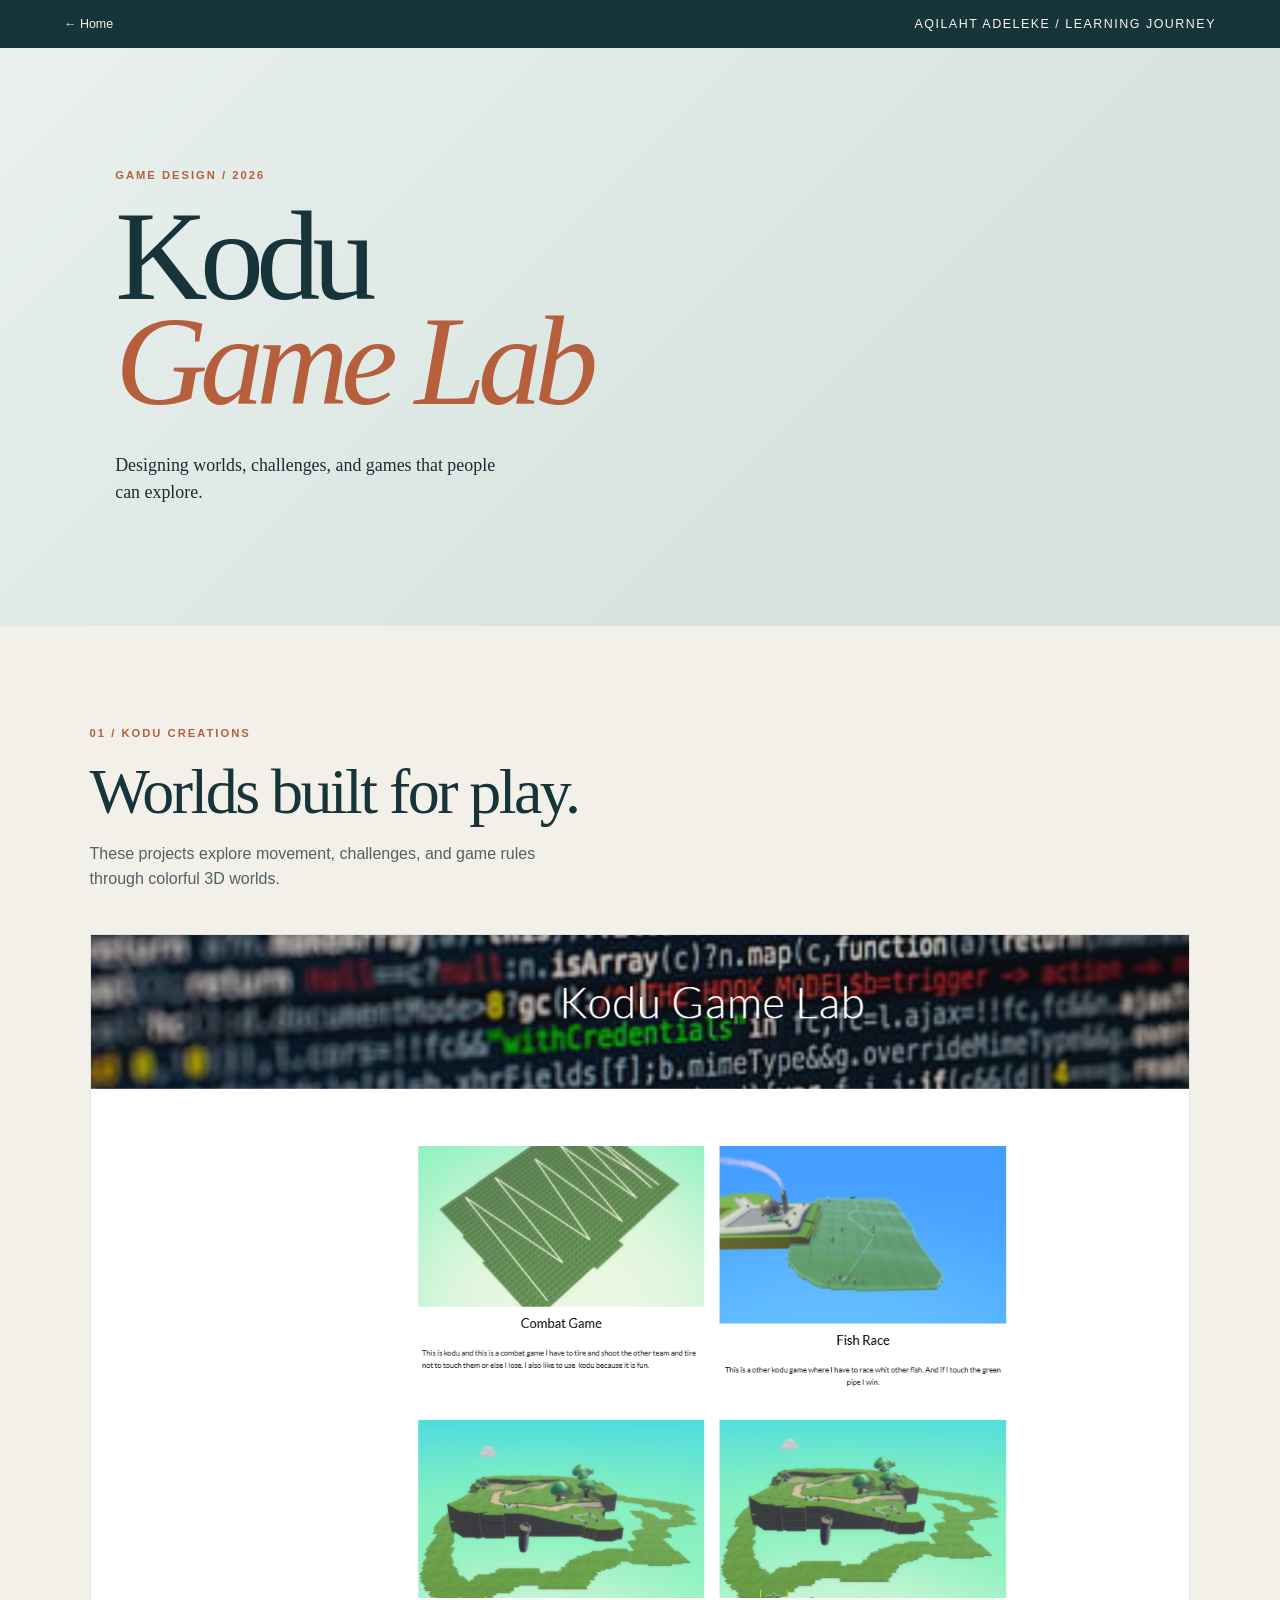
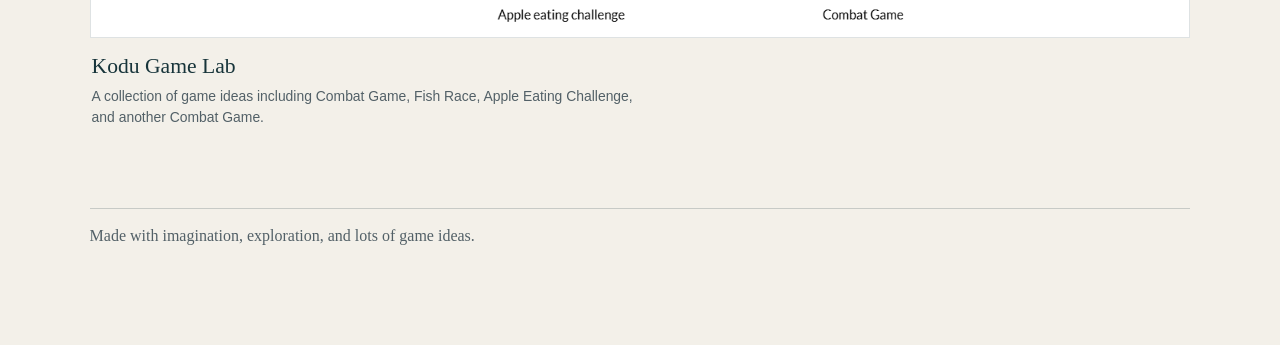
==== Kodu.html @ b4dc3764 "bnb" ====
<!DOCTYPE html>
<html lang="en">
  <head>
    <meta charset="UTF-8" />
    <meta name="viewport" content="width=device-width, initial-scale=1.0" />
    <title>Kodu | Aqilaht Adeleke</title>
    <link rel="stylesheet" href="style.css" />
  </head>
  <body class="kodu-page">
    <header class="kodu-header">
      <a href="index.html" class="kodu-back">← Home</a>
      <p>Aqilaht Adeleke / Learning journey</p>
    </header>

    <main class="kodu-main">
      <section class="kodu-hero" aria-label="Kodu introduction">
        <p class="kodu-kicker">Game design / 2026</p>
        <h1>Kodu<br /><em>Game Lab</em></h1>
        <p class="kodu-hero-copy">Designing worlds, challenges, and games that people can explore.</p>
      </section>

      <section class="kodu-section" id="projects">
        <div class="kodu-section-heading">
          <p class="kodu-kicker">01 / Kodu creations</p>
          <h2>Worlds built for play.</h2>
          <p>These projects explore movement, challenges, and game rules through colorful 3D worlds.</p>
        </div>

        <article class="kodu-project">
          <a href="Screenshot 2026-09-23 170710.png" target="_blank" rel="noreferrer">
            <img src="Screenshot 2026-09-23 170710.png" alt="Kodu Game Lab project collection" />
          </a>
          <div class="kodu-project-meta">
            <h3>Kodu Game Lab</h3>
            <p>A collection of game ideas including Combat Game, Fish Race, Apple Eating Challenge, and another Combat Game.</p>
          </div>
        </article>

        <p class="kodu-footer-note">Made with imagination, exploration, and lots of game ideas.</p>
      </section>
    </main>
  </body>
</html>
---- style.css ----
* {
  box-sizing: border-box;
}

html, body {
  margin: 0;
  min-height: 100%;
  font-family: Arial, Helvetica, sans-serif;
  background: #0d0e14;
  color: #111827;
}

body {
  min-height: 100vh;
}

img {
  max-width: 100%;
  display: block;
}

.page-shell {
  display: flex;
  min-height: 100vh;
  background: #0a0b10;
}

.sidebar {
  width: 220px;
  background: rgba(9, 10, 13, 0.96);
  border-right: 1px solid rgba(255, 255, 255, 0.08);
  display: flex;
  flex-direction: column;
  justify-content: space-between;
  padding: 18px 14px 12px;
  color: #dfe6f7;
}

.sidebar-top {
  display: flex;
  flex-direction: column;
  gap: 20px;
}

.logo-mark {
  display: flex;
  align-items: center;
  justify-content: center;
  width: 36px;
  height: 36px;
  border-radius: 50%;
  background: rgba(255, 255, 255, 0.03);
  border: 1px solid rgba(255, 255, 255, 0.07);
  margin-left: 6px;
}

.logo-icon {
  font-size: 0.8rem;
  color: #dfe6f7;
  font-weight: 700;
}

.side-nav {
  display: flex;
  flex-direction: column;
  gap: 10px;
  margin-top: 8px;
}

.nav-item {
  display: block;
  color: rgba(233, 240, 255, 0.82);
  text-decoration: none;
  font-size: 0.76rem;
  line-height: 1.4;
  padding: 6px 8px;
  border-left: 2px solid transparent;
  transition: all 0.2s ease;
}

.nav-item.active {
  color: #ffffff;
  border-left-color: rgba(255, 255, 255, 0.7);
}

.nav-item:hover {
  color: #fff;
}

.sidebar-bottom {
  display: flex;
  justify-content: center;
  padding-bottom: 8px;
}

.small-badge {
  display: inline-flex;
  width: 26px;
  height: 26px;
  border-radius: 50%;
  background: rgba(255, 255, 255, 0.05);
  color: rgba(255, 255, 255, 0.8);
  align-items: center;
  justify-content: center;
  border: 1px solid rgba(255, 255, 255, 0.08);
}

.content {
  flex: 1;
  background: #eff1f2;
  min-width: 0;
}

.hero {
  position: relative;
  height: 500px;
  overflow: hidden;
  border-bottom: 1px solid rgba(0, 0, 0, 0.06);
  background: #000;
}

.hero-title-wrap {
  position: absolute;
  inset: 0;
  z-index: 3;
  display: flex;
  align-items: center;
  justify-content: center;
  pointer-events: none;
}

.hero-title {
  margin: 0;
  text-align: center;
  color: rgba(255, 255, 255, 0.95);
  font-size: clamp(2.2rem, 3vw, 4rem);
  font-weight: 700;
  line-height: 1.08;
  letter-spacing: -0.04em;
  text-shadow: 0 4px 24px rgba(0, 0, 0, 0.28);
}

.line {
  display: block;
  color: #fff;
}

.line-one {
  color: #e1f5ff;
}

.line-two {
  color: #f2f6ff;
}

.about-panel {
  background: rgba(255, 255, 255, 0.78);
  border-radius: 0;
  margin: -24px 32px 0;
  padding: 28px 46px 26px;
  position: relative;
  z-index: 5;
  box-shadow: 0 0 0 1px rgba(17, 24, 39, 0.03);
}

.about-panel h2 {
  margin: 0 0 12px;
  text-align: center;
  font-size: clamp(1.8rem, 2vw, 2.5rem);
  color: #1f2937;
  font-weight: 400;
}

.about-panel > p {
  margin: 0 auto 26px;
  max-width: 780px;
  text-align: center;
  font-size: 0.95rem;
  line-height: 1.5;
  color: #475569;
}

.info-grid {
  display: grid;
  grid-template-columns: repeat(3, minmax(180px, 1fr));
  gap: 30px;
  align-items: start;
  max-width: 820px;
  margin: 0 auto;
}

.info-card {
  text-align: center;
}

.info-card h3 {
  margin: 0 0 14px;
  font-size: 1.2rem;
  font-weight: 700;
  color: #1f2937;
}

.info-card img {
  width: 100%;
  height: 180px;
  object-fit: cover;
  border-radius: 8px;
  box-shadow: 0 2px 12px rgba(15, 23, 42, 0.12);
}

.info-card p {
  margin: 12px 0 0;
  font-size: 0.92rem;
  color: #374151;
  text-align: left;
  padding-left: 8px;
}

@media (max-width: 980px) {
  .sidebar {
    width: 180px;
  }

  .about-panel {
    margin-left: 18px;
    margin-right: 18px;
    padding-left: 20px;
    padding-right: 20px;
  }
}

/* Web development portfolio page */
.wd-assembled-header {
  align-items: center;
  background: #ffffff;
  border-bottom: 1px solid #e3e3e3;
  display: flex;
  justify-content: space-between;
  padding: 18px clamp(20px, 5vw, 72px);
}

.wd-assembled-header p {
  color: #1b252b;
  font: 700 0.8rem/1 Arial, Helvetica, sans-serif;
  letter-spacing: 0.14em;
  margin: 0;
  text-transform: uppercase;
}

.wd-assembled-back {
  color: #1b252b;
  font: 0.8rem/1 Arial, Helvetica, sans-serif;
  text-decoration: none;
}

.wd-assembled-page {
  background: #ffffff;
  margin: 0 auto;
  max-width: 1895px;
}

.wd-top-piece {
  aspect-ratio: 1638 / 820;
  overflow: hidden;
}

.wd-assembled-page img {
  display: block;
  height: auto;
  margin: 0;
  width: 100%;
}

.wd-page {
  background: #f4f0e8;
  color: #1b252b;
  font-family: Georgia, "Times New Roman", serif;
}

.wd-shell {
  display: none;
  min-height: 100vh;
}

.wd-sidebar {
  position: sticky;
  top: 0;
  display: flex;
  flex: 0 0 210px;
  flex-direction: column;
  justify-content: space-between;
  height: 100vh;
  padding: 28px 24px;
  background: #17343a;
  color: #f4f0e8;
}

.wd-brand {
  color: #f4f0e8;
  font: 700 1rem/1 "Courier New", monospace;
  letter-spacing: 0.08em;
  text-decoration: none;
}

.wd-nav {
  display: grid;
  gap: 14px;
  margin-top: auto;
  margin-bottom: auto;
  padding: 32px 0;
}

.wd-nav-link {
  border-left: 1px solid rgba(244, 240, 232, 0.3);
  color: rgba(244, 240, 232, 0.7);
  font: 0.82rem/1.3 Arial, Helvetica, sans-serif;
  padding: 7px 0 7px 12px;
  text-decoration: none;
  transition: color 0.2s ease, border-color 0.2s ease;
}

.wd-nav-link:hover,
.wd-nav-link.active {
  border-color: #e5a24c;
  color: #f4f0e8;
}

.wd-side-note {
  color: rgba(244, 240, 232, 0.6);
  font: 0.72rem/1.5 Arial, Helvetica, sans-serif;
  letter-spacing: 0.08em;
  margin: 0;
  text-transform: uppercase;
}

.wd-main {
  flex: 1;
  min-width: 0;
}

.wd-hero {
  display: grid;
  min-height: 580px;
  align-content: center;
  padding: 80px clamp(32px, 9vw, 150px);
  background: #dce6e1;
  background-image: linear-gradient(135deg, rgba(255, 255, 255, 0.35), transparent 55%);
}

.wd-kicker {
  color: #b35e37;
  font: 700 0.7rem/1.4 Arial, Helvetica, sans-serif;
  letter-spacing: 0.18em;
  margin: 0 0 20px;
  text-transform: uppercase;
}

.wd-hero h1 {
  color: #17343a;
  font-size: clamp(4.2rem, 10vw, 9.5rem);
  font-weight: 400;
  letter-spacing: -0.06em;
  line-height: 0.8;
  margin: 0;
  max-width: 800px;
}

.wd-hero h1 em {
  color: #b35e37;
  font-style: italic;
}

.wd-hero-copy {
  font-size: 1.15rem;
  line-height: 1.55;
  margin: 42px 0 28px;
  max-width: 400px;
}

.wd-scroll {
  color: #17343a;
  font: 700 0.75rem/1 Arial, Helvetica, sans-serif;
  letter-spacing: 0.08em;
  text-decoration: none;
  text-transform: uppercase;
}

.wd-scroll span {
  color: #b35e37;
  font-size: 1.2rem;
  margin-left: 8px;
}

.wd-section {
  padding: 100px clamp(24px, 7vw, 110px);
}

.wd-section-tinted {
  background: #e8d9c5;
}

.wd-section-heading {
  margin-bottom: 42px;
  max-width: 620px;
}

.wd-section-heading h2 {
  color: #17343a;
  font-size: clamp(2rem, 4vw, 4.2rem);
  font-weight: 400;
  letter-spacing: -0.04em;
  line-height: 0.98;
  margin: 0;
}

.wd-project-grid {
  display: grid;
  grid-template-columns: repeat(2, minmax(0, 1fr));
  gap: 54px 28px;
}

.wd-project-wide {
  grid-column: 1 / -1;
}

.wd-project a {
  display: block;
  overflow: hidden;
  background: #fffaf2;
  border: 1px solid rgba(23, 52, 58, 0.12);
}

.wd-project img {
  width: 100%;
  height: auto;
  max-height: 620px;
  object-fit: contain;
  transition: transform 0.35s ease;
}

.wd-project a:hover img {
  transform: scale(1.015);
}

.wd-project-meta {
  padding: 16px 2px 0;
}

.wd-project-meta h3 {
  color: #17343a;
  font-size: 1.35rem;
  font-weight: 400;
  margin: 0 0 7px;
}

.wd-project-meta p {
  color: #526067;
  font: 0.87rem/1.5 Arial, Helvetica, sans-serif;
  margin: 0;
  max-width: 430px;
}

.wd-footer-note {
  border-top: 1px solid rgba(23, 52, 58, 0.2);
  color: #526067;
  font-size: 1rem;
  margin: 80px 0 0;
  padding-top: 18px;
}

@media (max-width: 720px) {
  .wd-shell {
    display: block;
  }

  .wd-sidebar {
    position: static;
    display: block;
    height: auto;
    padding: 18px 20px;
  }

  .wd-nav {
    display: flex;
    flex-wrap: wrap;
    gap: 8px 14px;
    margin: 22px 0 0;
    padding: 0;
  }

  .wd-nav-link {
    padding: 4px 0 4px 8px;
  }

  .wd-side-note {
    display: none;
  }

  .wd-hero {
    min-height: 500px;
    padding: 70px 24px;
  }

  .wd-section {
    padding: 70px 20px;
  }

  .wd-project-grid {
    grid-template-columns: 1fr;
    gap: 42px;
  }
}

@media (max-width: 760px) {
  .page-shell {
    flex-direction: column;
  }

  .sidebar {
    width: 100%;
    border-right: none;
    border-bottom: 1px solid rgba(255, 255, 255, 0.1);
    padding-bottom: 16px;
  }

  .side-nav {
    flex-direction: row;
    flex-wrap: wrap;
    gap: 8px 10px;
  }

  .nav-item {
    border-left: none;
    border-bottom: 2px solid transparent;
  }

  .nav-item.active {
    border-left: none;
    border-bottom-color: rgba(255, 255, 255, 0.7);
  }

  .hero {
    height: 420px;
  }

  .hero-code {
    display: none;
  }

  .about-panel {
    margin-top: -12px;
  }

  .info-grid {
    grid-template-columns: 1fr;
  }
}

/* Scratch portfolio page */
.scratch-page {
  background: #f5efe3;
  color: #172d35;
  font-family: Georgia, "Times New Roman", serif;
}

.scratch-header {
  align-items: center;
  background: #17343a;
  color: #f4f0e8;
  display: flex;
  justify-content: space-between;
  padding: 18px clamp(20px, 5vw, 72px);
}

.scratch-header p,
.scratch-back {
  font: 0.78rem/1 Arial, Helvetica, sans-serif;
  letter-spacing: 0.12em;
  margin: 0;
  text-decoration: none;
  text-transform: uppercase;
}

.scratch-back {
  color: #f4f0e8;
  letter-spacing: 0;
  text-transform: none;
}

.scratch-main {
  margin: 0 auto;
  max-width: 1600px;
}

.scratch-hero {
  min-height: 590px;
  overflow: hidden;
  position: relative;
}

.scratch-hero::after {
  background: linear-gradient(90deg, rgba(10, 33, 38, 0.76), rgba(10, 33, 38, 0.04) 75%);
  content: "";
  inset: 0;
  position: absolute;
}

.scratch-hero > img {
  height: 100%;
  object-fit: cover;
  position: absolute;
  width: 100%;
}

.scratch-hero-copy {
  color: #fffaf2;
  max-width: 560px;
  padding: 150px clamp(28px, 9vw, 140px);
  position: relative;
  z-index: 1;
}

.scratch-kicker {
  color: #c46c42;
  font: 700 0.7rem/1.4 Arial, Helvetica, sans-serif;
  letter-spacing: 0.18em;
  margin: 0 0 20px;
  text-transform: uppercase;
}

.scratch-hero h1 {
  font-size: clamp(4.3rem, 10vw, 9rem);
  font-weight: 400;
  letter-spacing: -0.06em;
  line-height: 0.82;
  margin: 0;
}

.scratch-hero h1 em {
  color: #f2ae51;
  font-style: italic;
}

.scratch-hero-copy > p:not(.scratch-kicker) {
  font-size: 1.12rem;
  line-height: 1.5;
  margin: 38px 0 28px;
  max-width: 360px;
}

.scratch-scroll {
  color: #fffaf2;
  font: 700 0.75rem/1 Arial, Helvetica, sans-serif;
  letter-spacing: 0.08em;
  text-decoration: none;
  text-transform: uppercase;
}

.scratch-scroll span {
  color: #f2ae51;
  font-size: 1.2rem;
  margin-left: 8px;
}

.scratch-section {
  padding: 100px clamp(24px, 7vw, 110px);
}

.scratch-section-tinted {
  background: #e7d7bd;
}

.scratch-section-heading {
  margin-bottom: 42px;
  max-width: 650px;
}

.scratch-section-heading h2 {
  color: #17343a;
  font-size: clamp(2rem, 4vw, 4.2rem);
  font-weight: 400;
  letter-spacing: -0.04em;
  line-height: 0.98;
  margin: 0 0 18px;
}

.scratch-section-heading > p:last-child {
  color: #526067;
  font: 1rem/1.55 Arial, Helvetica, sans-serif;
  margin: 0;
  max-width: 480px;
}

.scratch-grid {
  display: grid;
  gap: 54px 28px;
  grid-template-columns: repeat(2, minmax(0, 1fr));
}

.scratch-project-wide {
  grid-column: 1 / -1;
}

.scratch-project a {
  background: #fffaf2;
  border: 1px solid rgba(23, 52, 58, 0.12);
  display: block;
  overflow: hidden;
}

.scratch-project img {
  height: auto;
  max-height: 650px;
  object-fit: contain;
  transition: transform 0.35s ease;
  width: 100%;
}

.scratch-project a:hover img {
  transform: scale(1.015);
}

.scratch-project-meta {
  padding: 16px 2px 0;
}

.scratch-project-meta h3 {
  color: #17343a;
  font-size: 1.35rem;
  font-weight: 400;
  margin: 0 0 7px;
}

.scratch-project-meta p {
  color: #526067;
  font: 0.87rem/1.5 Arial, Helvetica, sans-serif;
  margin: 0;
  max-width: 430px;
}

.scratch-footer-note {
  border-top: 1px solid rgba(23, 52, 58, 0.2);
  color: #526067;
  font-size: 1rem;
  margin: 80px 0 0;
  padding-top: 18px;
}

@media (max-width: 720px) {
  .scratch-header {
    align-items: flex-start;
    flex-direction: column;
    gap: 12px;
  }

  .scratch-hero {
    min-height: 520px;
  }

  .scratch-hero-copy {
    padding: 110px 24px;
  }

  .scratch-section {
    padding: 70px 20px;
  }

  .scratch-grid {
    gap: 42px;
    grid-template-columns: 1fr;
  }

  .scratch-project-wide {
    grid-column: auto;
  }
}

/* App development portfolio page */
.app-page {
  background: #f2eee6;
  color: #172d35;
  font-family: Georgia, "Times New Roman", serif;
}

.app-header {
  align-items: center;
  background: #142b42;
  color: #f8f4ec;
  display: flex;
  justify-content: space-between;
  padding: 18px clamp(20px, 5vw, 72px);
}

.app-header p,
.app-back {
  font: 0.78rem/1 Arial, Helvetica, sans-serif;
  letter-spacing: 0.12em;
  margin: 0;
  text-decoration: none;
  text-transform: uppercase;
}

.app-back {
  color: #f8f4ec;
  letter-spacing: 0;
  text-transform: none;
}

.app-main {
  margin: 0 auto;
  max-width: 1600px;
}

.app-hero {
  background: #d8e3ed;
  background-image: linear-gradient(135deg, rgba(255, 255, 255, 0.5), transparent 65%);
  min-height: 470px;
  padding: 120px clamp(28px, 9vw, 140px);
}

.app-kicker {
  color: #b55f3c;
  font: 700 0.7rem/1.4 Arial, Helvetica, sans-serif;
  letter-spacing: 0.18em;
  margin: 0 0 20px;
  text-transform: uppercase;
}

.app-hero h1 {
  color: #142b42;
  font-size: clamp(4.2rem, 10vw, 9rem);
  font-weight: 400;
  letter-spacing: -0.06em;
  line-height: 0.82;
  margin: 0;
}

.app-hero h1 em {
  color: #b55f3c;
  font-style: italic;
}

.app-hero-copy {
  font-size: 1.12rem;
  line-height: 1.5;
  margin: 38px 0 0;
  max-width: 360px;
}

.app-section {
  padding: 100px clamp(24px, 7vw, 110px);
}

.app-section-heading {
  margin-bottom: 42px;
  max-width: 650px;
}

.app-section-heading h2 {
  color: #142b42;
  font-size: clamp(2.5rem, 5vw, 5rem);
  font-weight: 400;
  letter-spacing: -0.04em;
  line-height: 0.98;
  margin: 0 0 18px;
}

.app-section-heading > p:last-child {
  color: #526067;
  font: 1rem/1.55 Arial, Helvetica, sans-serif;
  margin: 0;
  max-width: 500px;
}

.app-project a {
  background: #fff;
  border: 1px solid rgba(20, 43, 66, 0.14);
  display: block;
  overflow: hidden;
}

.app-project img {
  height: auto;
  max-height: 760px;
  object-fit: contain;
  transition: transform 0.35s ease;
  width: 100%;
}

.app-project a:hover img {
  transform: scale(1.015);
}

.app-project-meta {
  padding: 16px 2px 0;
}

.app-project-meta h3 {
  color: #142b42;
  font-size: 1.35rem;
  font-weight: 400;
  margin: 0 0 7px;
}

.app-project-meta p {
  color: #526067;
  font: 0.87rem/1.5 Arial, Helvetica, sans-serif;
  margin: 0;
  max-width: 500px;
}

.app-footer-note {
  border-top: 1px solid rgba(20, 43, 66, 0.2);
  color: #526067;
  font-size: 1rem;
  margin: 80px 0 0;
  padding-top: 18px;
}

@media (max-width: 720px) {
  .app-header {
    align-items: flex-start;
    flex-direction: column;
    gap: 12px;
  }

  .app-hero {
    min-height: 420px;
    padding: 90px 24px;
  }

  .app-section {
    padding: 70px 20px;
  }
}

/* Kodu portfolio page */
.kodu-page {
  background: #f3f0e9;
  color: #172d35;
  font-family: Georgia, "Times New Roman", serif;
}

.kodu-header {
  align-items: center;
  background: #17343a;
  color: #f8f4ec;
  display: flex;
  justify-content: space-between;
  padding: 18px clamp(20px, 5vw, 72px);
}

.kodu-header p,
.kodu-back {
  font: 0.78rem/1 Arial, Helvetica, sans-serif;
  letter-spacing: 0.12em;
  margin: 0;
  text-decoration: none;
  text-transform: uppercase;
}

.kodu-back {
  color: #f8f4ec;
  letter-spacing: 0;
  text-transform: none;
}

.kodu-main {
  margin: 0 auto;
  max-width: 1600px;
}

.kodu-hero {
  background: #d8e4df;
  background-image: linear-gradient(135deg, rgba(255, 255, 255, 0.45), transparent 65%);
  min-height: 470px;
  padding: 120px clamp(28px, 9vw, 140px);
}

.kodu-kicker {
  color: #b55f3c;
  font: 700 0.7rem/1.4 Arial, Helvetica, sans-serif;
  letter-spacing: 0.18em;
  margin: 0 0 20px;
  text-transform: uppercase;
}

.kodu-hero h1 {
  color: #17343a;
  font-size: clamp(4.2rem, 10vw, 9rem);
  font-weight: 400;
  letter-spacing: -0.06em;
  line-height: 0.82;
  margin: 0;
}

.kodu-hero h1 em {
  color: #b55f3c;
  font-style: italic;
}

.kodu-hero-copy {
  font-size: 1.12rem;
  line-height: 1.5;
  margin: 38px 0 0;
  max-width: 390px;
}

.kodu-section {
  padding: 100px clamp(24px, 7vw, 110px);
}

.kodu-section-heading {
  margin-bottom: 42px;
  max-width: 650px;
}

.kodu-section-heading h2 {
  color: #17343a;
  font-size: clamp(2.5rem, 5vw, 5rem);
  font-weight: 400;
  letter-spacing: -0.04em;
  line-height: 0.98;
  margin: 0 0 18px;
}

.kodu-section-heading > p:last-child {
  color: #526067;
  font: 1rem/1.55 Arial, Helvetica, sans-serif;
  margin: 0;
  max-width: 500px;
}

.kodu-project a {
  background: #fff;
  border: 1px solid rgba(23, 52, 58, 0.14);
  display: block;
  overflow: hidden;
}

.kodu-project img {
  height: auto;
  max-height: 760px;
  object-fit: contain;
  transition: transform 0.35s ease;
  width: 100%;
}

.kodu-project a:hover img {
  transform: scale(1.015);
}

.kodu-project-meta {
  padding: 16px 2px 0;
}

.kodu-project-meta h3 {
  color: #17343a;
  font-size: 1.35rem;
  font-weight: 400;
  margin: 0 0 7px;
}

.kodu-project-meta p {
  color: #526067;
  font: 0.87rem/1.5 Arial, Helvetica, sans-serif;
  margin: 0;
  max-width: 560px;
}

.kodu-footer-note {
  border-top: 1px solid rgba(23, 52, 58, 0.2);
  color: #526067;
  font-size: 1rem;
  margin: 80px 0 0;
  padding-top: 18px;
}

@media (max-width: 720px) {
  .kodu-header {
    align-items: flex-start;
    flex-direction: column;
    gap: 12px;
  }

  .kodu-hero {
    min-height: 420px;
    padding: 90px 24px;
  }

  .kodu-section {
    padding: 70px 20px;
  }
}
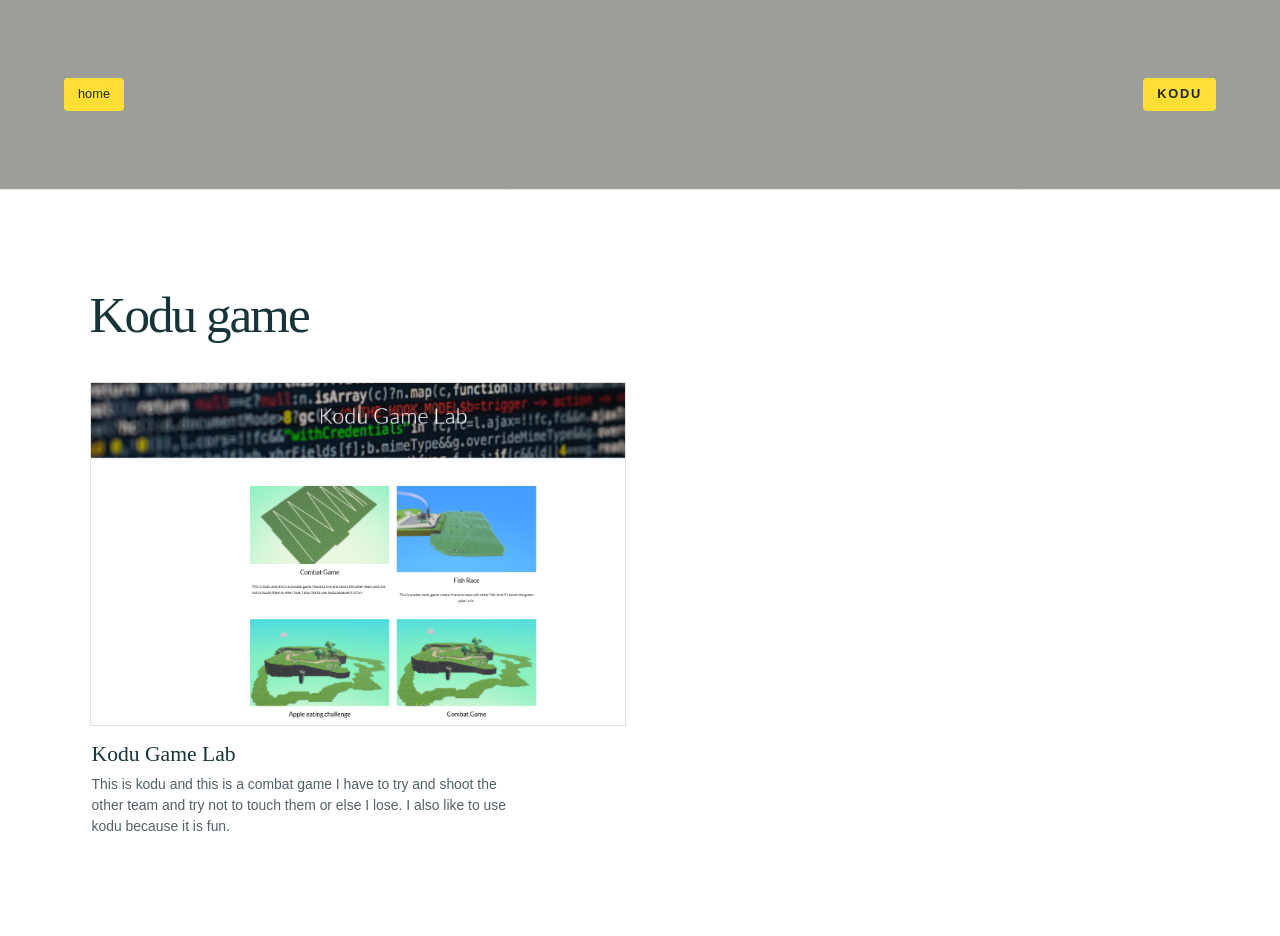
==== commit 6120634d: "cvb" ====
--- a/Kodu.html
+++ b/Kodu.html
@@ -6,37 +6,29 @@
     <title>Kodu | Aqilaht Adeleke</title>
     <link rel="stylesheet" href="style.css" />
   </head>
-  <body class="kodu-page">
-    <header class="kodu-header">
-      <a href="index.html" class="kodu-back">← Home</a>
-      <p>Aqilaht Adeleke / Learning journey</p>
+  <body class="wd-page">
+    <header class="wd-assembled-header">
+      <a href="index.html" class="wd-assembled-back">home</a>
+      <p>Kodu</p>
     </header>
 
-    <main class="kodu-main">
-      <section class="kodu-hero" aria-label="Kodu introduction">
-        <p class="kodu-kicker">Game design / 2026</p>
-        <h1>Kodu<br /><em>Game Lab</em></h1>
-        <p class="kodu-hero-copy">Designing worlds, challenges, and games that people can explore.</p>
-      </section>
-
-      <section class="kodu-section" id="projects">
-        <div class="kodu-section-heading">
-          <p class="kodu-kicker">01 / Kodu creations</p>
-          <h2>Worlds built for play.</h2>
-          <p>These projects explore movement, challenges, and game rules through colorful 3D worlds.</p>
+    <main class="wd-assembled-page" aria-label="Kodu project">
+      <section class="wd-section" id="projects">
+        <div class="wd-section-heading">
+          <h2>Kodu game</h2>
         </div>
 
-        <article class="kodu-project">
-          <a href="Screenshot 2026-09-23 170710.png" target="_blank" rel="noreferrer">
-            <img src="Screenshot 2026-09-23 170710.png" alt="Kodu Game Lab project collection" />
-          </a>
-          <div class="kodu-project-meta">
-            <h3>Kodu Game Lab</h3>
-            <p>A collection of game ideas including Combat Game, Fish Race, Apple Eating Challenge, and another Combat Game.</p>
-          </div>
-        </article>
-
-        <p class="kodu-footer-note">Made with imagination, exploration, and lots of game ideas.</p>
+        <div class="wd-project-grid">
+          <article class="wd-project">
+            <a href="Screenshot 2026-09-23 170710.png" target="_blank" rel="noreferrer">
+              <img src="Screenshot 2026-09-23 170710.png" alt="Kodu combat game screenshot" />
+            </a>
+            <div class="wd-project-meta">
+              <h3>Kodu Game Lab</h3>
+              <p>This is kodu and this is a combat game I have to try and shoot the other team and try not to touch them or else I lose. I also like to use  kodu because it is fun.</p>
+            </div>
+          </article>
+        </div>
       </section>
     </main>
   </body>
--- a/style.css
+++ b/style.css
@@ -14,9 +14,25 @@
   min-height: 100vh;
 }
 
+
 img {
   max-width: 100%;
   display: block;
+}
+
+/* Scratch portfolio page */
+.scratch-embed-only {
+  align-items: center;
+  background: #ffffff;
+  display: flex;
+  justify-content: center;
+  margin: 0;
+  min-height: 100vh;
+}
+
+.scratch-embed-only iframe {
+  border: 0;
+  max-width: 100%;
 }
 
 .page-shell {
@@ -119,6 +135,23 @@
   background: #000;
 }
 
+.hero-image {
+  height: 100%;
+  inset: 0;
+  object-fit: cover;
+  position: absolute;
+  width: 100%;
+  z-index: 1;
+}
+
+.hero::after {
+  background: rgba(7, 16, 30, 0.24);
+  content: "";
+  inset: 0;
+  position: absolute;
+  z-index: 2;
+}
+
 .hero-title-wrap {
   position: absolute;
   inset: 0;
@@ -262,6 +295,41 @@
 .wd-top-piece {
   aspect-ratio: 1638 / 820;
   overflow: hidden;
+  position: relative;
+}
+
+.wd-top-piece::after {
+  background: linear-gradient(90deg, rgba(12, 23, 25, 0.72), rgba(12, 23, 25, 0.08));
+  content: "";
+  inset: 0;
+  position: absolute;
+}
+
+.wd-top-piece img {
+  height: 100%;
+  object-fit: cover;
+  object-position: center;
+}
+
+.wd-top-copy {
+  bottom: 0;
+  color: #ffffff;
+  left: 0;
+  padding: clamp(24px, 6vw, 88px);
+  position: absolute;
+  z-index: 1;
+}
+
+.wd-top-copy p {
+  color: #f0b47d;
+  font: 700 0.72rem/1.4 Arial, Helvetica, sans-serif;
+  margin: 0 0 14px;
+  text-transform: uppercase;
+}
+
+.wd-top-copy h1 {
+  font: 400 clamp(2.6rem, 7vw, 6.5rem)/0.95 Georgia, "Times New Roman", serif;
+  margin: 0;
 }
 
 .wd-assembled-page img {
@@ -423,6 +491,11 @@
   grid-column: 1 / -1;
 }
 
+.wd-project {
+  display: flex;
+  flex-direction: column;
+}
+
 .wd-project a {
   display: block;
   overflow: hidden;
@@ -438,6 +511,23 @@
   transition: transform 0.35s ease;
 }
 
+.wd-project .scratch-embed {
+  display: block;
+  width: 100%;
+  aspect-ratio: 485 / 402;
+  background: #fffaf2;
+  border: 1px solid rgba(23, 52, 58, 0.12);
+  overflow: hidden;
+}
+
+.wd-project .scratch-embed iframe {
+  display: block;
+  width: 100%;
+  height: 100%;
+  border: 0;
+  background: #fffaf2;
+}
+
 .wd-project a:hover img {
   transform: scale(1.015);
 }
@@ -451,6 +541,16 @@
   font-size: 1.35rem;
   font-weight: 400;
   margin: 0 0 7px;
+}
+
+.wd-project-meta h3 a {
+  background: transparent;
+  border: 0;
+  color: inherit;
+  display: inline;
+  overflow: visible;
+  text-decoration-color: #b35e37;
+  text-underline-offset: 4px;
 }
 
 .wd-project-meta p {
@@ -720,6 +820,26 @@
   transform: scale(1.015);
 }
 
+.scratch-embed {
+  aspect-ratio: 485 / 402;
+  background: #fffaf2;
+  border: 1px solid rgba(23, 52, 58, 0.12);
+  overflow: hidden;
+}
+
+.scratch-embed iframe {
+  border: 0;
+  display: block;
+  height: 100%;
+  width: 100%;
+}
+
+.wd-project .scratch-embed iframe {
+  display: block;
+  height: 100%;
+  width: 100%;
+}
+
 .scratch-project-meta {
   padding: 16px 2px 0;
 }
@@ -1092,3 +1212,175 @@
     padding: 70px 20px;
   }
 }
+
+/* Coding class portfolio page */
+.class-page {
+  background: #f3f0e9;
+  color: #172d35;
+  font-family: Georgia, "Times New Roman", serif;
+}
+
+.class-header {
+  align-items: center;
+  background: #273c52;
+  color: #f8f4ec;
+  display: flex;
+  justify-content: space-between;
+  padding: 18px clamp(20px, 5vw, 72px);
+}
+
+.class-header p,
+.class-back {
+  font: 0.78rem/1 Arial, Helvetica, sans-serif;
+  letter-spacing: 0.12em;
+  margin: 0;
+  text-decoration: none;
+  text-transform: uppercase;
+}
+
+.class-back {
+  color: #f8f4ec;
+  letter-spacing: 0;
+  text-transform: none;
+}
+
+.class-main {
+  margin: 0 auto;
+  max-width: 1600px;
+}
+
+.class-hero {
+  background: #d9e2ea;
+  background-image: linear-gradient(135deg, rgba(255, 255, 255, 0.5), transparent 65%);
+  min-height: 470px;
+  padding: 120px clamp(28px, 9vw, 140px);
+}
+
+.class-kicker {
+  color: #b55f3c;
+  font: 700 0.7rem/1.4 Arial, Helvetica, sans-serif;
+  letter-spacing: 0.18em;
+  margin: 0 0 20px;
+  text-transform: uppercase;
+}
+
+.class-hero h1 {
+  color: #273c52;
+  font-size: clamp(4.2rem, 10vw, 9rem);
+  font-weight: 400;
+  letter-spacing: -0.06em;
+  line-height: 0.82;
+  margin: 0;
+}
+
+.class-hero h1 em {
+  color: #b55f3c;
+  font-style: italic;
+}
+
+.class-hero-copy {
+  font-size: 1.12rem;
+  line-height: 1.5;
+  margin: 38px 0 0;
+  max-width: 390px;
+}
+
+.class-section {
+  padding: 100px clamp(24px, 7vw, 110px);
+}
+
+.class-section-heading {
+  margin-bottom: 42px;
+  max-width: 650px;
+}
+
+.class-section-heading h2 {
+  color: #273c52;
+  font-size: clamp(2.5rem, 5vw, 5rem);
+  font-weight: 400;
+  letter-spacing: -0.04em;
+  line-height: 0.98;
+  margin: 0 0 18px;
+}
+
+.class-section-heading > p:last-child {
+  color: #526067;
+  font: 1rem/1.55 Arial, Helvetica, sans-serif;
+  margin: 0;
+  max-width: 500px;
+}
+
+.class-project a {
+  background: #fff;
+  border: 1px solid rgba(39, 60, 82, 0.14);
+  display: block;
+  overflow: hidden;
+}
+
+.class-project img {
+  height: auto;
+  max-height: 760px;
+  object-fit: contain;
+  transition: transform 0.35s ease;
+  width: 100%;
+}
+
+.class-project a:hover img {
+  transform: scale(1.015);
+}
+
+.class-project-meta {
+  padding: 16px 2px 0;
+}
+
+.class-project-meta h3 {
+  color: #273c52;
+  font-size: 1.35rem;
+  font-weight: 400;
+  margin: 0 0 7px;
+}
+
+.class-project-meta p {
+  color: #526067;
+  font: 0.87rem/1.5 Arial, Helvetica, sans-serif;
+  margin: 0;
+  max-width: 560px;
+}
+
+.class-footer-note {
+  border-top: 1px solid rgba(39, 60, 82, 0.2);
+  color: #526067;
+  font-size: 1rem;
+  margin: 80px 0 0;
+  padding-top: 18px;
+}
+
+@media (max-width: 720px) {
+  .class-header {
+    align-items: flex-start;
+    flex-direction: column;
+    gap: 12px;
+  }
+
+  .class-hero {
+    min-height: 420px;
+    padding: 90px 24px;
+  }
+
+  .class-section {
+    padding: 70px 20px;
+  }
+}
+.wd-assembled-header {
+  background: linear-gradient(rgba(14, 24, 26, 0.38), rgba(14, 24, 26, 0.38)), url("wd.jpg") center 45% / cover no-repeat;
+  min-height: 190px;
+}
+
+.wd-assembled-header p,
+.wd-assembled-header .wd-assembled-back {
+  background: #ffdf33;
+  border-radius: 4px;
+  color: #1b252b;
+  padding: 10px 14px;
+  text-shadow: none;
+}
